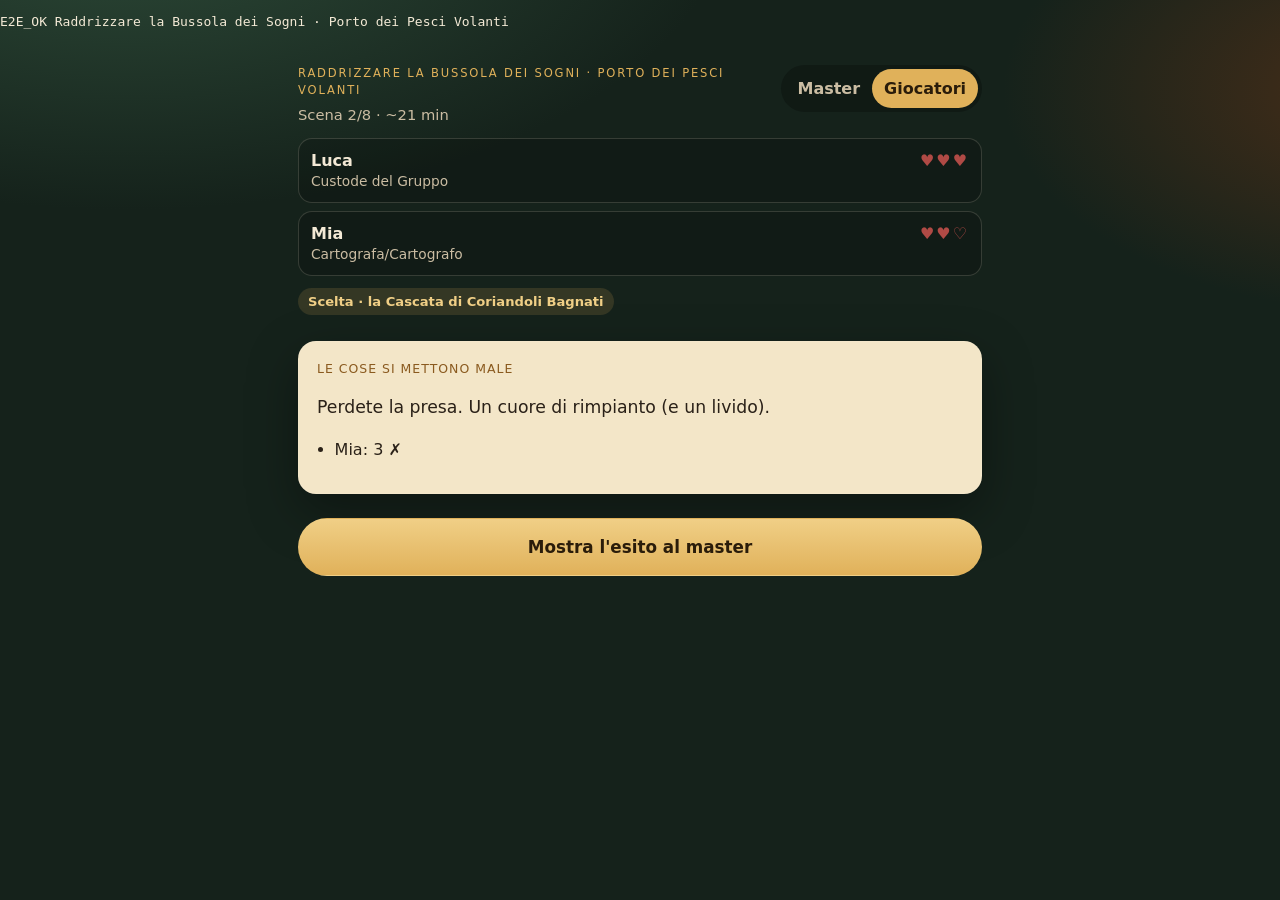
==== tests/e2e.html @ 39abb07e "Import Adventure Family static app from sarlok. Copy the HTML/CSS/JS game into this dedicated repo w" ====
<!DOCTYPE html>
<html lang="it">
<head>
  <meta charset="UTF-8" />
  <title>AF e2e</title>
  <link rel="stylesheet" href="../css/styles.css" />
</head>
<body>
  <pre id="e2e-out">running…</pre>
  <div id="app"></div>
  <script src="../js/content.js"></script>
  <script src="../js/rng.js"></script>
  <script src="../js/storage.js"></script>
  <script src="../js/generator.js"></script>
  <script src="../js/app.js"></script>
  <script>
    (async function () {
      const out = document.getElementById("e2e-out");
      function click(act, id) {
        const sel = id ? `[data-act="${act}"][data-id="${id}"]` : `[data-act="${act}"]`;
        const btn = document.querySelector(sel);
        if (!btn) throw new Error("manca " + sel + " html=" + document.getElementById("app").innerText.slice(0, 180));
        btn.click();
      }
      function sleep(ms) {
        return new Promise((r) => setTimeout(r, ms));
      }
      try {
        AF_STORAGE.setActive(null);
        AF_STORAGE.resetUsed();
        AF_APP.startNew("Nonna", ["Luca", "Mia"]);
        if (!document.querySelector("[data-act='intro-next']")) throw new Error("no intro");
        if (!document.body.innerText.includes("Luca")) throw new Error("manca giocatore");
        click("intro-next");
        click("to-players");
        const choice = document.querySelector("[data-act='pick']");
        if (!choice) throw new Error("no choice");
        choice.click();
      click("to-roll");
      click("do-roll");
      let found = false;
      for (let i = 0; i < 25; i++) {
        await sleep(200);
        if (document.querySelector("[data-act='roll-next']")) {
          found = true;
          break;
        }
      }
      if (!found) {
        const acts = [...document.querySelectorAll("[data-act]")].map((b) => b.getAttribute("data-act")).join(",");
        throw new Error(
          "dado non ha finito acts=" +
            acts +
            " view=" +
            AF_APP.state.view +
            " role=" +
            AF_APP.state.role +
            " phase=" +
            (AF_STORAGE.getActive() && AF_STORAGE.getActive().phase) +
            " rolling=" +
            AF_APP.state.rolling +
            " last=" +
            JSON.stringify(AF_APP.state.lastRoll)
        );
      }
        click("roll-next");
        if (document.querySelector("[data-act='do-roll']")) {
          click("do-roll");
          await sleep(1200);
          click("roll-next");
        }
        if (!document.querySelector("[data-act='to-master']") && !document.body.innerText.includes("Avventura fallita")) {
          throw new Error("niente esito");
        }
        out.textContent = "E2E_OK " + (AF_STORAGE.getActive().title || "");
      } catch (err) {
        out.textContent = "E2E_FAIL " + err.message;
      }
    })();
  </script>
</body>
</html>
---- css/styles.css ----
:root {
  --bg: #15221b;
  --bg-2: #1c2e24;
  --ink: #f4ead6;
  --muted: #cbbda3;
  --gold: #e0b15a;
  --gold-2: #f0cf86;
  --berry: #b04a45;
  --ok: #7dbe74;
  --parchment: #f3e6c8;
  --parchment-ink: #2a2118;
  --line: rgba(244, 234, 214, 0.16);
  --shadow: 0 18px 50px rgba(0, 0, 0, 0.35);
  --radius: 18px;
}

* { box-sizing: border-box; }
html, body { margin: 0; min-height: 100%; }
body {
  font-family: "Nunito", system-ui, sans-serif;
  background:
    radial-gradient(1200px 600px at 10% -10%, #2d4a38 0%, transparent 50%),
    radial-gradient(900px 500px at 110% 10%, #4a2e18 0%, transparent 45%),
    var(--bg);
  color: var(--ink);
  line-height: 1.45;
}

.glow {
  position: fixed;
  inset: auto -80px -80px auto;
  width: 240px;
  height: 240px;
  background: radial-gradient(circle, rgba(224, 177, 90, 0.22), transparent 70%);
  pointer-events: none;
}

#app {
  max-width: 720px;
  margin: 0 auto;
  padding: 20px 18px 48px;
}

h1, h2, h3 {
  font-family: "Fraunces", Georgia, serif;
  font-weight: 700;
  letter-spacing: -0.02em;
  margin: 0 0 0.4em;
}

h1 { font-size: clamp(2rem, 6vw, 3rem); }
.lead { font-size: 1.08rem; color: var(--muted); max-width: 38rem; }
.eyebrow {
  text-transform: uppercase;
  letter-spacing: 0.16em;
  font-size: 0.72rem;
  color: var(--gold);
  margin: 0 0 6px;
}
.fine, .meta { color: var(--muted); font-size: 0.92rem; }
.hero { margin: 28px 0 22px; }

.card {
  background: rgba(255, 255, 255, 0.04);
  border: 1px solid var(--line);
  border-radius: var(--radius);
  padding: 18px 18px 16px;
  margin: 16px 0;
  box-shadow: var(--shadow);
}
.card.warn { border-color: rgba(224, 177, 90, 0.45); }
.card-kicker {
  margin: 0 0 8px;
  font-size: 0.78rem;
  letter-spacing: 0.08em;
  text-transform: uppercase;
  color: var(--gold);
}
.parchment {
  background: var(--parchment);
  color: var(--parchment-ink);
}
.parchment .card-kicker { color: #8a5a1f; }
.parchment .story { font-size: 1.08rem; }
.story { white-space: pre-wrap; }

.row { display: flex; flex-wrap: wrap; gap: 10px; margin-top: 12px; }
.btn {
  appearance: none;
  border: 1px solid var(--line);
  background: rgba(255,255,255,0.06);
  color: var(--ink);
  font: inherit;
  font-weight: 800;
  border-radius: 999px;
  padding: 12px 18px;
  cursor: pointer;
}
.btn:disabled { opacity: 0.4; cursor: not-allowed; }
.btn.primary {
  background: linear-gradient(180deg, var(--gold-2), var(--gold));
  color: #2a1c0a;
  border-color: transparent;
}
.btn.ghost { background: transparent; }
.btn.text { background: none; border: 0; padding: 8px 0; color: var(--gold-2); }
.btn.xl { width: 100%; padding: 16px 18px; font-size: 1.05rem; margin-top: 8px; }
.btn.icon { width: 48px; height: 48px; padding: 0; font-size: 1.4rem; border-radius: 16px; }

.stepper { margin: 18px 0; }
.step-row { display: flex; align-items: center; gap: 16px; margin-top: 8px; }
.step-row strong { font-size: 1.6rem; }

label { display: block; margin: 12px 0; font-weight: 700; }
input[type="text"] {
  display: block;
  width: 100%;
  margin-top: 6px;
  padding: 12px 14px;
  border-radius: 12px;
  border: 1px solid var(--line);
  background: rgba(0,0,0,0.2);
  color: var(--ink);
  font: inherit;
}
.parchment input { background: #fff; color: var(--parchment-ink); }

.play-top {
  display: flex;
  justify-content: space-between;
  gap: 12px;
  align-items: flex-start;
  margin-bottom: 12px;
}
.scene-count { margin: 0; color: var(--muted); font-size: 0.92rem; }
.role-toggle {
  display: flex;
  background: rgba(0,0,0,0.25);
  border-radius: 999px;
  padding: 4px;
}
.role-toggle button {
  border: 0;
  background: transparent;
  color: var(--muted);
  font: inherit;
  font-weight: 800;
  padding: 8px 12px;
  border-radius: 999px;
  cursor: pointer;
}
.role-toggle button.on {
  background: var(--gold);
  color: #2a1c0a;
}

.party {
  list-style: none;
  padding: 0;
  margin: 0 0 12px;
  display: grid;
  gap: 8px;
}
.party li {
  display: grid;
  grid-template-columns: 1fr auto;
  grid-template-rows: auto auto;
  gap: 0 10px;
  padding: 10px 12px;
  border: 1px solid var(--line);
  border-radius: 14px;
  background: rgba(0,0,0,0.18);
}
.party .pn { font-weight: 800; }
.party .hp { color: var(--berry); letter-spacing: 2px; }
.party .role { grid-column: 1 / -1; color: var(--muted); font-size: 0.86rem; }
.party li.out { opacity: 0.55; filter: grayscale(0.6); }
.kind-chip {
  display: inline-block;
  margin: 0 0 10px;
  padding: 4px 10px;
  border-radius: 999px;
  background: rgba(224, 177, 90, 0.15);
  color: var(--gold-2);
  font-size: 0.82rem;
  font-weight: 800;
}

.secret { margin-top: 12px; }
.secret summary { cursor: pointer; font-weight: 800; }
.who { margin-top: 12px; }

.choices { display: grid; gap: 10px; }
.choice {
  text-align: left;
  border: 1px solid var(--line);
  background: rgba(255,255,255,0.06);
  color: inherit;
  font: inherit;
  border-radius: 16px;
  padding: 14px 16px;
  cursor: pointer;
}
.choice span { display: block; font-weight: 800; }
.choice em { display: block; margin-top: 4px; color: var(--muted); font-style: normal; font-size: 0.88rem; }
.choice.picked { border-color: var(--gold); box-shadow: 0 0 0 2px rgba(224, 177, 90, 0.35); }

.center { text-align: center; }
.die {
  width: 92px;
  height: 92px;
  margin: 18px auto;
  border-radius: 18px;
  background: #f7f1e3;
  color: #2a2118;
  display: grid;
  place-items: center;
  font-size: 2.4rem;
  font-weight: 800;
  box-shadow: 0 10px 0 #cbbda3, var(--shadow);
}
.die.spin { animation: spin 0.9s linear; }
.die.ok { background: #d9f0d4; }
.die.bad { background: #f3d0cc; }
.ok-text { color: #135c22; font-weight: 800; }
.bad-text { color: var(--berry); font-weight: 800; }
.mini-log { padding-left: 1.1rem; }

.archive ul { padding-left: 1.1rem; color: var(--muted); }
.archive li { margin: 6px 0; }
.archive span { color: var(--gold-2); }

.toast {
  position: fixed;
  left: 50%;
  bottom: 18px;
  transform: translateX(-50%);
  background: #2a2118;
  color: var(--parchment);
  padding: 12px 16px;
  border-radius: 14px;
  max-width: min(92vw, 520px);
  box-shadow: var(--shadow);
  z-index: 5;
}

@keyframes spin {
  from { transform: rotateX(0) rotateY(0); }
  to { transform: rotateX(360deg) rotateY(180deg); }
}

@media (max-width: 520px) {
  #app { padding-top: 12px; }
  .play-top { flex-direction: column; }
}
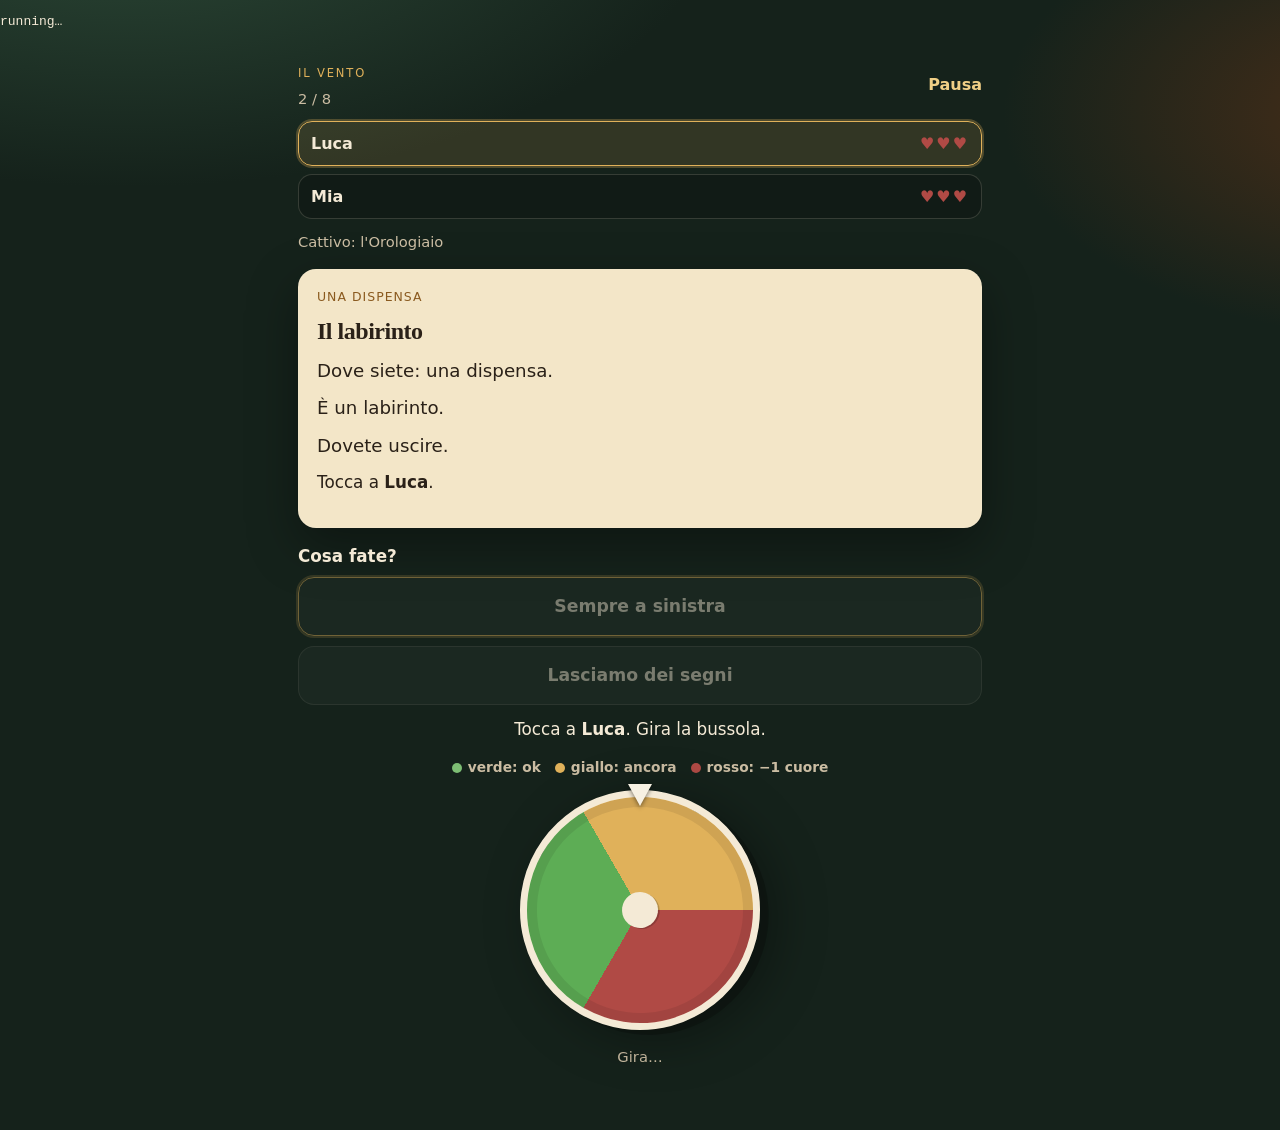
==== commit 75c6ea62: "Sostituisci dado e master con una bussola e una storia lineare. Un solo schermo: si legge, si scegli" ====
--- a/tests/e2e.html
+++ b/tests/e2e.html
@@ -19,60 +19,59 @@
       function click(act, id) {
         const sel = id ? `[data-act="${act}"][data-id="${id}"]` : `[data-act="${act}"]`;
         const btn = document.querySelector(sel);
-        if (!btn) throw new Error("manca " + sel + " html=" + document.getElementById("app").innerText.slice(0, 180));
+        if (!btn) throw new Error("manca " + sel + " html=" + document.getElementById("app").innerText.slice(0, 220));
         btn.click();
       }
       function sleep(ms) {
         return new Promise((r) => setTimeout(r, ms));
       }
+      function acts() {
+        return [...document.querySelectorAll("[data-act]")].map((b) => b.getAttribute("data-act")).join(",");
+      }
       try {
         AF_STORAGE.setActive(null);
         AF_STORAGE.resetUsed();
-        AF_APP.startNew("Nonna", ["Luca", "Mia"]);
+        AF_APP.startNew("", ["Luca", "Mia"]);
         if (!document.querySelector("[data-act='intro-next']")) throw new Error("no intro");
         if (!document.body.innerText.includes("Luca")) throw new Error("manca giocatore");
+        if (document.body.innerText.toLowerCase().includes("vista master")) throw new Error("master view still there");
         click("intro-next");
-        click("to-players");
         const choice = document.querySelector("[data-act='pick']");
-        if (!choice) throw new Error("no choice");
+        if (!choice) throw new Error("no choice acts=" + acts());
         choice.click();
-      click("to-roll");
-      click("do-roll");
-      let found = false;
-      for (let i = 0; i < 25; i++) {
-        await sleep(200);
-        if (document.querySelector("[data-act='roll-next']")) {
-          found = true;
-          break;
+        if (!document.querySelector("[data-act='do-spin']")) throw new Error("no compass acts=" + acts());
+        AF_APP.state.forceColor = "green";
+        click("do-spin");
+        let found = false;
+        for (let i = 0; i < 30; i++) {
+          await sleep(200);
+          if (document.querySelector("[data-act='scene-next']")) {
+            found = true;
+            break;
+          }
         }
-      }
-      if (!found) {
-        const acts = [...document.querySelectorAll("[data-act]")].map((b) => b.getAttribute("data-act")).join(",");
-        throw new Error(
-          "dado non ha finito acts=" +
-            acts +
-            " view=" +
-            AF_APP.state.view +
-            " role=" +
-            AF_APP.state.role +
-            " phase=" +
-            (AF_STORAGE.getActive() && AF_STORAGE.getActive().phase) +
-            " rolling=" +
-            AF_APP.state.rolling +
-            " last=" +
-            JSON.stringify(AF_APP.state.lastRoll)
-        );
-      }
-        click("roll-next");
-        if (document.querySelector("[data-act='do-roll']")) {
-          click("do-roll");
-          await sleep(1200);
-          click("roll-next");
+        if (!found) {
+          throw new Error(
+            "bussola non ha finito acts=" +
+              acts() +
+              " view=" +
+              AF_APP.state.view +
+              " phase=" +
+              (AF_STORAGE.getActive() && AF_STORAGE.getActive().phase) +
+              " spinning=" +
+              AF_APP.state.spinning +
+              " last=" +
+              JSON.stringify(AF_APP.state.lastSpin)
+          );
         }
-        if (!document.querySelector("[data-act='to-master']") && !document.body.innerText.includes("Avventura fallita")) {
-          throw new Error("niente esito");
+        if (!document.body.innerText.includes("Verde")) throw new Error("manca esito verde");
+        click("scene-next");
+        const g = AF_STORAGE.getActive();
+        if (!g || g.sceneIndex < 1) throw new Error("non è andata alla scena dopo");
+        if (!document.querySelector("[data-act='pick']") && !document.body.innerText.includes("Avventura")) {
+          throw new Error("niente scena dopo acts=" + acts());
         }
-        out.textContent = "E2E_OK " + (AF_STORAGE.getActive().title || "");
+        out.textContent = "E2E_OK " + (g.title || "");
       } catch (err) {
         out.textContent = "E2E_FAIL " + err.message;
       }
--- a/css/styles.css
+++ b/css/styles.css
@@ -188,43 +188,119 @@
 
 .secret { margin-top: 12px; }
 .secret summary { cursor: pointer; font-weight: 800; }
-.who { margin-top: 12px; }
+.who { margin-top: 12px; font-size: 1.05rem; }
+.parchment .line {
+  margin: 0 0 0.65em;
+  font-size: 1.14rem;
+  line-height: 1.4;
+}
+.parchment .line:last-child { margin-bottom: 0; }
+.prompt {
+  margin: 14px 0 8px;
+  font-weight: 800;
+  font-size: 1.05rem;
+}
 
 .choices { display: grid; gap: 10px; }
 .choice {
-  text-align: left;
+  text-align: center;
   border: 1px solid var(--line);
   background: rgba(255,255,255,0.06);
   color: inherit;
   font: inherit;
   border-radius: 16px;
-  padding: 14px 16px;
+  padding: 16px 16px;
   cursor: pointer;
 }
-.choice span { display: block; font-weight: 800; }
-.choice em { display: block; margin-top: 4px; color: var(--muted); font-style: normal; font-size: 0.88rem; }
+.choice span { display: block; font-weight: 800; font-size: 1.08rem; }
+.choice:disabled { opacity: 0.45; cursor: not-allowed; }
+.mission {
+  margin: 0 0 12px;
+  color: var(--muted);
+  font-size: 0.92rem;
+}
 .choice.picked { border-color: var(--gold); box-shadow: 0 0 0 2px rgba(224, 177, 90, 0.35); }
+.party li.turn {
+  border-color: var(--gold);
+  background: rgba(224, 177, 90, 0.14);
+  box-shadow: 0 0 0 2px rgba(224, 177, 90, 0.28);
+}
 
 .center { text-align: center; }
-.die {
-  width: 92px;
-  height: 92px;
-  margin: 18px auto;
-  border-radius: 18px;
-  background: #f7f1e3;
-  color: #2a2118;
-  display: grid;
-  place-items: center;
-  font-size: 2.4rem;
-  font-weight: 800;
-  box-shadow: 0 10px 0 #cbbda3, var(--shadow);
-}
-.die.spin { animation: spin 0.9s linear; }
-.die.ok { background: #d9f0d4; }
-.die.bad { background: #f3d0cc; }
+.compass-block { text-align: center; margin-top: 8px; }
+.legend {
+  display: flex;
+  flex-wrap: wrap;
+  gap: 8px 14px;
+  justify-content: center;
+  margin: 6px 0 12px;
+  font-size: 0.86rem;
+  font-weight: 800;
+  color: var(--muted);
+}
+.legend .lg { display: inline-flex; align-items: center; gap: 6px; }
+.legend .dot {
+  display: inline-block;
+  width: 10px;
+  height: 10px;
+  border-radius: 50%;
+}
+.dot.green { background: var(--ok); }
+.dot.yellow { background: var(--gold); }
+.dot.red { background: var(--berry); }
+.compass-wrap {
+  position: relative;
+  width: min(240px, 72vw);
+  height: min(240px, 72vw);
+  margin: 8px auto 16px;
+  cursor: pointer;
+}
+.compass-wrap[data-act] { outline: none; }
+.needle {
+  position: absolute;
+  top: -6px;
+  left: 50%;
+  z-index: 2;
+  width: 0;
+  height: 0;
+  border-left: 12px solid transparent;
+  border-right: 12px solid transparent;
+  border-top: 22px solid #f7f1e3;
+  transform: translateX(-50%);
+  filter: drop-shadow(0 2px 2px rgba(0,0,0,0.45));
+  pointer-events: none;
+}
+.compass {
+  width: 100%;
+  height: 100%;
+  border-radius: 50%;
+  border: 7px solid #f4ead6;
+  background: conic-gradient(
+    from -90deg,
+    #5dad55 0deg 120deg,
+    #e0b15a 120deg 240deg,
+    #b04a45 240deg 360deg
+  );
+  box-shadow: inset 0 0 0 10px rgba(0,0,0,0.08), 0 10px 0 rgba(0,0,0,0.22), var(--shadow);
+  transition: transform 2.4s cubic-bezier(0.12, 0.72, 0.08, 1);
+}
+.compass::after {
+  content: "";
+  position: absolute;
+  inset: 42%;
+  border-radius: 50%;
+  background: #f4ead6;
+  box-shadow: 0 2px 0 rgba(0,0,0,0.2);
+}
+.compass-wrap .compass { position: relative; }
+.spin-yellow {
+  color: var(--gold-2);
+  font-weight: 800;
+  font-size: 1.15rem;
+  margin: 0 0 8px;
+}
 .ok-text { color: #135c22; font-weight: 800; }
 .bad-text { color: var(--berry); font-weight: 800; }
-.mini-log { padding-left: 1.1rem; }
 
 .archive ul { padding-left: 1.1rem; color: var(--muted); }
 .archive li { margin: 6px 0; }
@@ -244,11 +320,6 @@
   z-index: 5;
 }
 
-@keyframes spin {
-  from { transform: rotateX(0) rotateY(0); }
-  to { transform: rotateX(360deg) rotateY(180deg); }
-}
-
 @media (max-width: 520px) {
   #app { padding-top: 12px; }
   .play-top { flex-direction: column; }
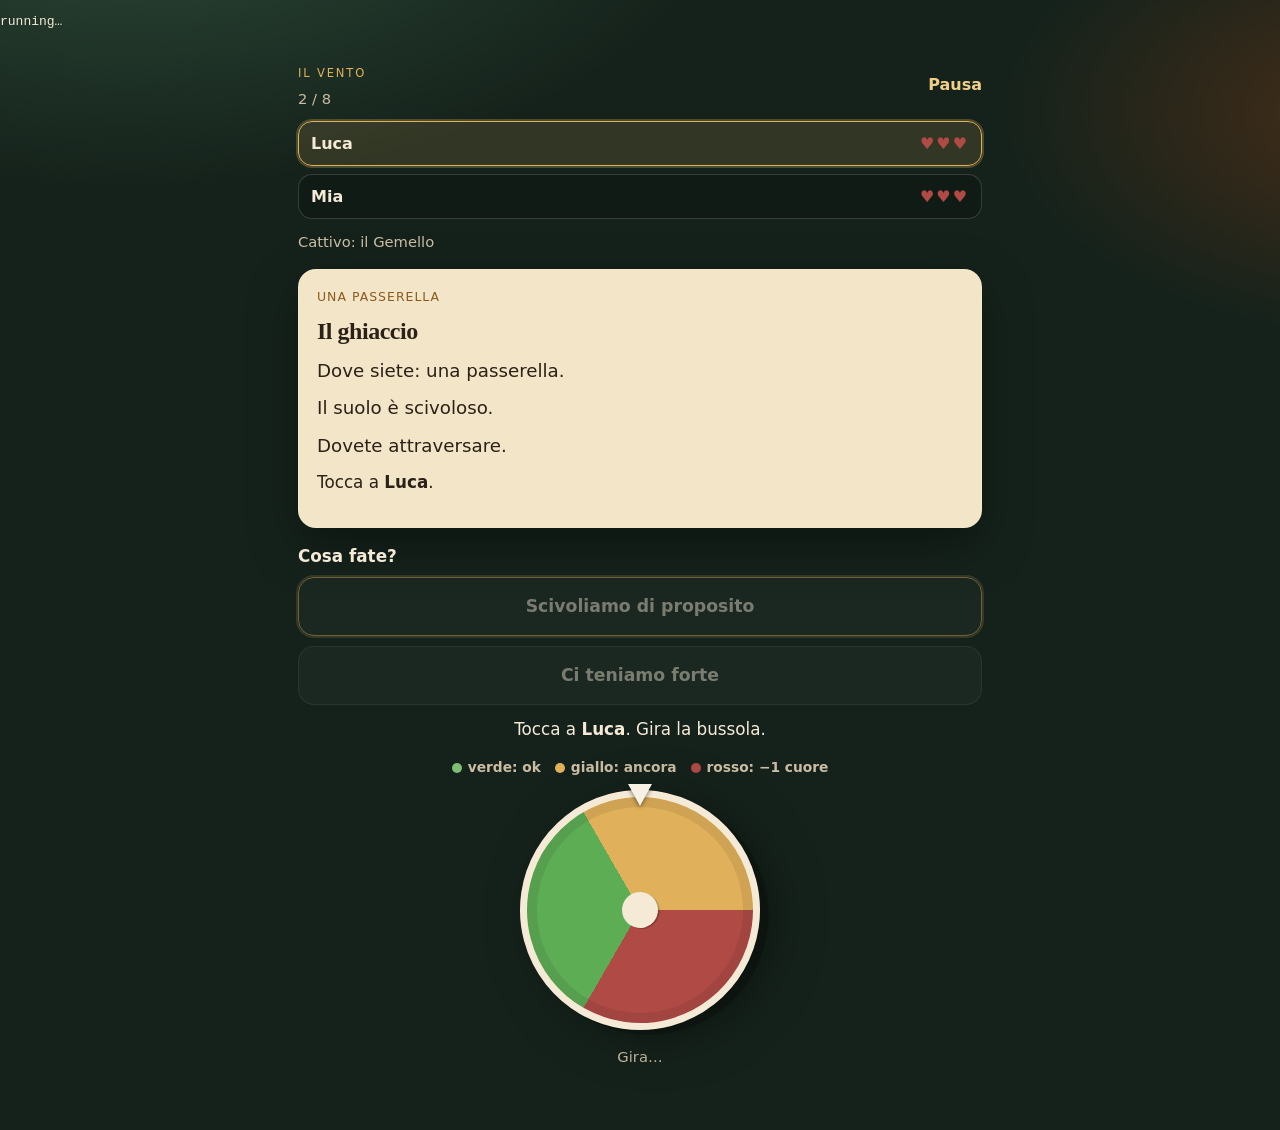
==== commit a3ec5b7e: "Metti il nome di chi gioca al posto di «chi gira». Il testo della bussola si riempie al momento del " ====
--- a/tests/e2e.html
+++ b/tests/e2e.html
@@ -40,6 +40,9 @@
         if (!choice) throw new Error("no choice acts=" + acts());
         choice.click();
         if (!document.querySelector("[data-act='do-spin']")) throw new Error("no compass acts=" + acts());
+        AF_RNG.spinCompass = function () {
+          return { color: "green", needle: 60, rotation: 6 * 360 + 300 };
+        };
         AF_APP.state.forceColor = "green";
         click("do-spin");
         let found = false;
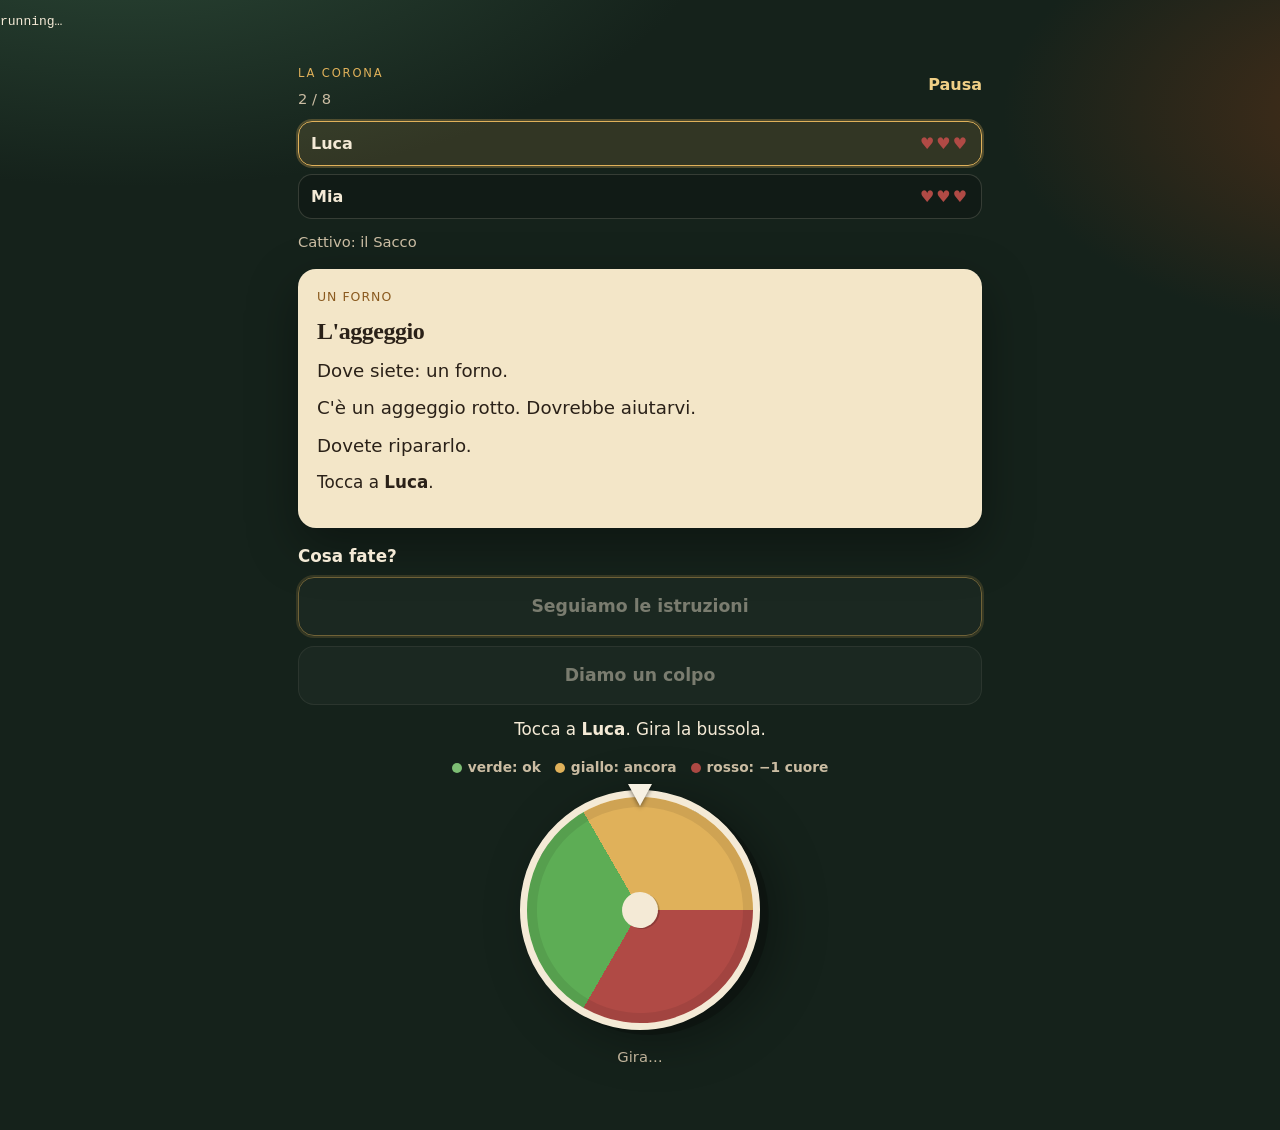
==== commit a80a7113: "Mostra il nome del bambino anche sulle storie vecchie e sistema il test della bussola. L’esito Verde" ====
--- a/tests/e2e.html
+++ b/tests/e2e.html
@@ -3,16 +3,16 @@
 <head>
   <meta charset="UTF-8" />
   <title>AF e2e</title>
-  <link rel="stylesheet" href="../css/styles.css" />
+  <link rel="stylesheet" href="../css/styles.css?v=bussola3" />
 </head>
 <body>
   <pre id="e2e-out">running…</pre>
   <div id="app"></div>
-  <script src="../js/content.js"></script>
-  <script src="../js/rng.js"></script>
-  <script src="../js/storage.js"></script>
-  <script src="../js/generator.js"></script>
-  <script src="../js/app.js"></script>
+  <script src="../js/content.js?v=bussola3"></script>
+  <script src="../js/rng.js?v=bussola3"></script>
+  <script src="../js/storage.js?v=bussola3"></script>
+  <script src="../js/generator.js?v=bussola3"></script>
+  <script src="../js/app.js?v=bussola3"></script>
   <script>
     (async function () {
       const out = document.getElementById("e2e-out");
@@ -67,7 +67,7 @@
               JSON.stringify(AF_APP.state.lastSpin)
           );
         }
-        if (!document.body.innerText.includes("Verde")) throw new Error("manca esito verde");
+        if (!/verde/i.test(document.body.innerText)) throw new Error("manca esito verde");
         click("scene-next");
         const g = AF_STORAGE.getActive();
         if (!g || g.sceneIndex < 1) throw new Error("non è andata alla scena dopo");
--- a/css/styles.css
+++ b/css/styles.css
@@ -195,6 +195,15 @@
   line-height: 1.4;
 }
 .parchment .line:last-child { margin-bottom: 0; }
+.parchment .kicker-line {
+  margin: 0.85em 0 0.15em;
+  font-size: 0.78rem;
+  font-weight: 800;
+  letter-spacing: 0.08em;
+  text-transform: uppercase;
+  color: #8a5a1f;
+}
+.parchment .kicker-line:first-child { margin-top: 0; }
 .prompt {
   margin: 14px 0 8px;
   font-weight: 800;
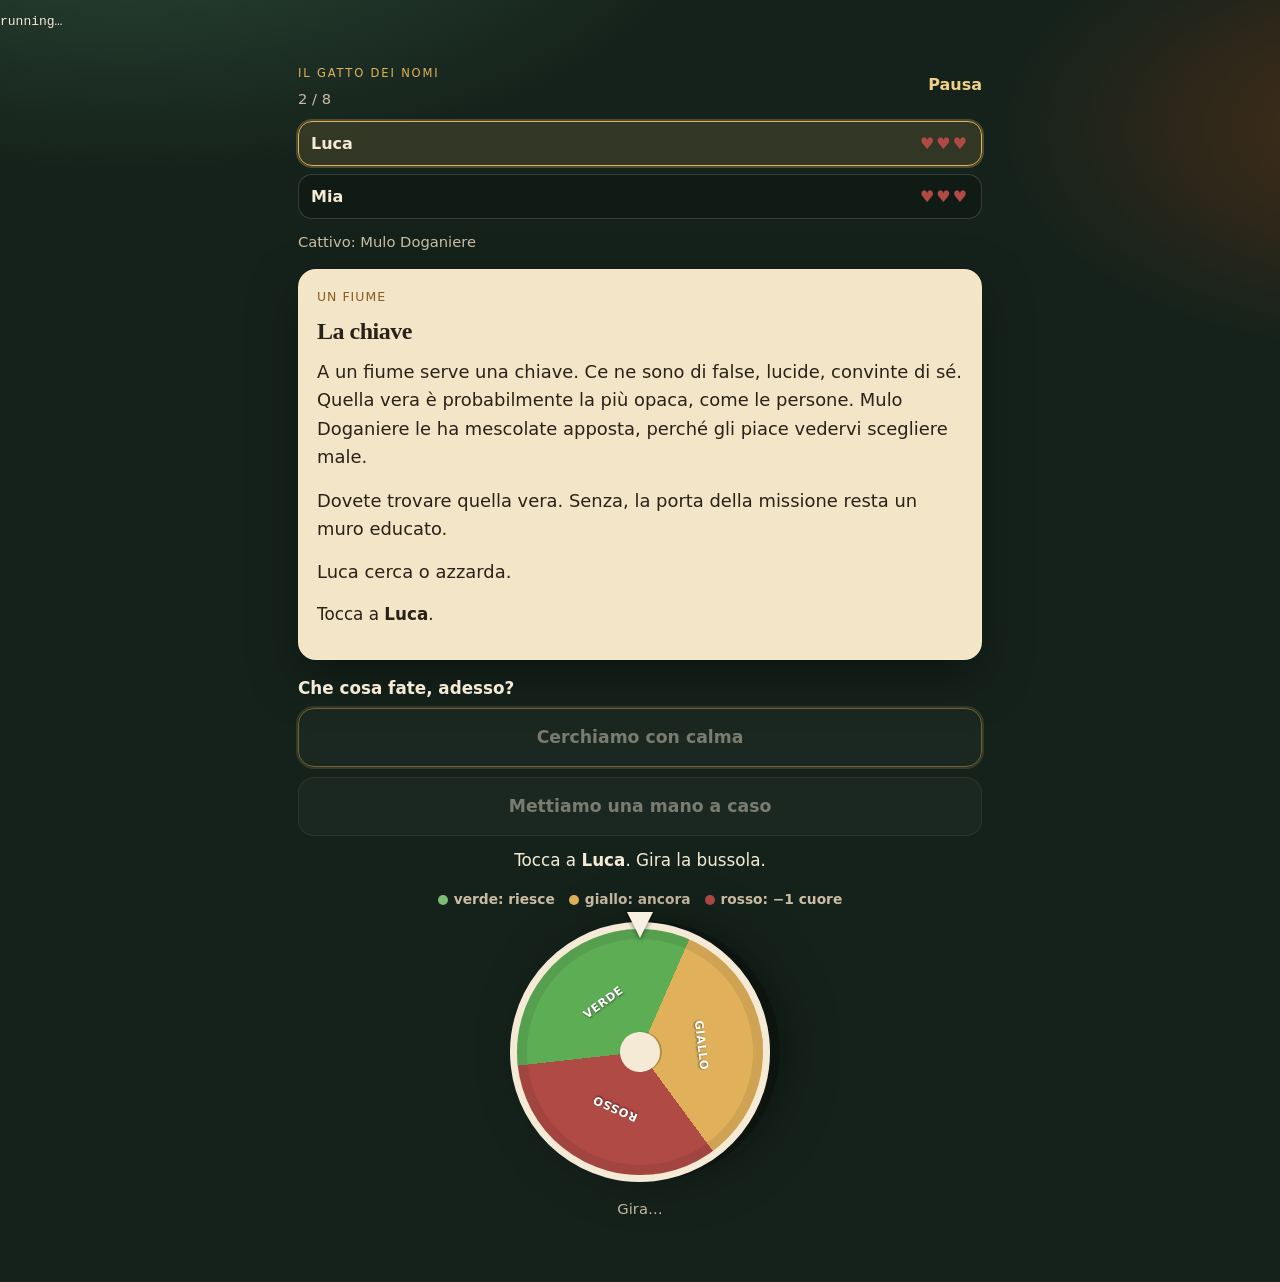
==== commit 0169ed1e: "Fa coincidere la bussola con il colore sotto la lancetta e riscrive i testi da libro. La ruota gira " ====
--- a/tests/e2e.html
+++ b/tests/e2e.html
@@ -3,16 +3,16 @@
 <head>
   <meta charset="UTF-8" />
   <title>AF e2e</title>
-  <link rel="stylesheet" href="../css/styles.css?v=bussola3" />
+  <link rel="stylesheet" href="../css/styles.css?v=libro1" />
 </head>
 <body>
   <pre id="e2e-out">running…</pre>
   <div id="app"></div>
-  <script src="../js/content.js?v=bussola3"></script>
-  <script src="../js/rng.js?v=bussola3"></script>
-  <script src="../js/storage.js?v=bussola3"></script>
-  <script src="../js/generator.js?v=bussola3"></script>
-  <script src="../js/app.js?v=bussola3"></script>
+  <script src="../js/content.js?v=libro1"></script>
+  <script src="../js/rng.js?v=libro1"></script>
+  <script src="../js/storage.js?v=libro1"></script>
+  <script src="../js/generator.js?v=libro1"></script>
+  <script src="../js/app.js?v=libro1"></script>
   <script>
     (async function () {
       const out = document.getElementById("e2e-out");
@@ -40,8 +40,10 @@
         if (!choice) throw new Error("no choice acts=" + acts());
         choice.click();
         if (!document.querySelector("[data-act='do-spin']")) throw new Error("no compass acts=" + acts());
-        AF_RNG.spinCompass = function () {
-          return { color: "green", needle: 60, rotation: 6 * 360 + 300 };
+        AF_RNG.spinCompass = function (rand, current) {
+          return AF_RNG.spinCompassToColor("green", current || 0, function () {
+            return 0.5;
+          });
         };
         AF_APP.state.forceColor = "green";
         click("do-spin");
--- a/css/styles.css
+++ b/css/styles.css
@@ -190,9 +190,9 @@
 .secret summary { cursor: pointer; font-weight: 800; }
 .who { margin-top: 12px; font-size: 1.05rem; }
 .parchment .line {
-  margin: 0 0 0.65em;
-  font-size: 1.14rem;
-  line-height: 1.4;
+  margin: 0 0 0.85em;
+  font-size: 1.12rem;
+  line-height: 1.58;
 }
 .parchment .line:last-child { margin-bottom: 0; }
 .parchment .kicker-line {
@@ -259,22 +259,22 @@
 .dot.red { background: var(--berry); }
 .compass-wrap {
   position: relative;
-  width: min(240px, 72vw);
-  height: min(240px, 72vw);
+  width: min(260px, 74vw);
+  height: min(260px, 74vw);
   margin: 8px auto 16px;
   cursor: pointer;
 }
 .compass-wrap[data-act] { outline: none; }
 .needle {
   position: absolute;
-  top: -6px;
+  top: -10px;
   left: 50%;
-  z-index: 2;
+  z-index: 3;
   width: 0;
   height: 0;
-  border-left: 12px solid transparent;
-  border-right: 12px solid transparent;
-  border-top: 22px solid #f7f1e3;
+  border-left: 13px solid transparent;
+  border-right: 13px solid transparent;
+  border-top: 26px solid #f7f1e3;
   transform: translateX(-50%);
   filter: drop-shadow(0 2px 2px rgba(0,0,0,0.45));
   pointer-events: none;
@@ -284,14 +284,15 @@
   height: 100%;
   border-radius: 50%;
   border: 7px solid #f4ead6;
+  overflow: hidden;
   background: conic-gradient(
-    from -90deg,
+    from 0deg,
     #5dad55 0deg 120deg,
     #e0b15a 120deg 240deg,
     #b04a45 240deg 360deg
   );
   box-shadow: inset 0 0 0 10px rgba(0,0,0,0.08), 0 10px 0 rgba(0,0,0,0.22), var(--shadow);
-  transition: transform 2.4s cubic-bezier(0.12, 0.72, 0.08, 1);
+  /* transition is set in JS during a spin so the first paint isn't skipped */
 }
 .compass::after {
   content: "";
@@ -300,8 +301,34 @@
   border-radius: 50%;
   background: #f4ead6;
   box-shadow: 0 2px 0 rgba(0,0,0,0.2);
+  z-index: 1;
 }
 .compass-wrap .compass { position: relative; }
+.lab {
+  position: absolute;
+  left: 50%;
+  top: 50%;
+  width: 0;
+  height: 0;
+  pointer-events: none;
+  z-index: 2;
+}
+.lab span {
+  position: absolute;
+  left: -2.3em;
+  top: -6.1em;
+  width: 4.6em;
+  text-align: center;
+  font-size: 0.72rem;
+  font-weight: 800;
+  letter-spacing: 0.05em;
+  text-transform: uppercase;
+  color: #fff;
+  text-shadow: 0 1px 2px rgba(0,0,0,0.55);
+}
+.lab-g { transform: rotate(60deg); }
+.lab-y { transform: rotate(180deg); }
+.lab-r { transform: rotate(300deg); }
 .spin-yellow {
   color: var(--gold-2);
   font-weight: 800;
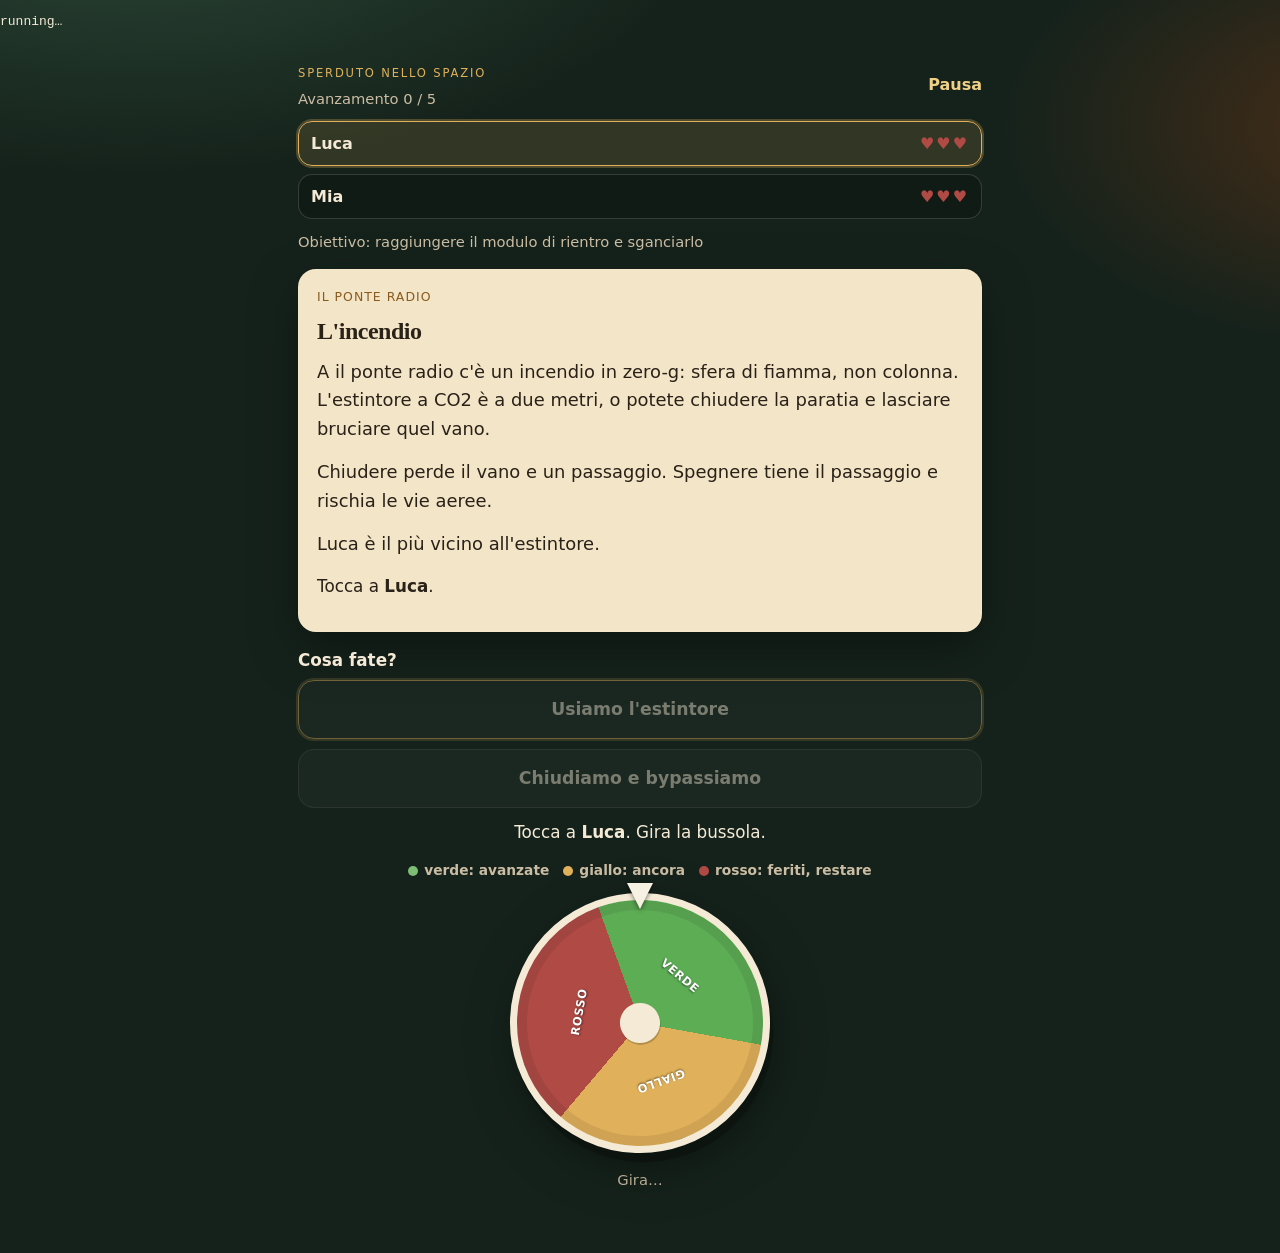
==== commit 562f6679: "Trasforma il gioco in spedizioni tipo Gira e sopravvivi. Niente tetto di otto scene: si va avanti fi" ====
--- a/tests/e2e.html
+++ b/tests/e2e.html
@@ -3,16 +3,16 @@
 <head>
   <meta charset="UTF-8" />
   <title>AF e2e</title>
-  <link rel="stylesheet" href="../css/styles.css?v=libro1" />
+  <link rel="stylesheet" href="../css/styles.css?v=sopravvivenza1" />
 </head>
 <body>
   <pre id="e2e-out">running…</pre>
   <div id="app"></div>
-  <script src="../js/content.js?v=libro1"></script>
-  <script src="../js/rng.js?v=libro1"></script>
-  <script src="../js/storage.js?v=libro1"></script>
-  <script src="../js/generator.js?v=libro1"></script>
-  <script src="../js/app.js?v=libro1"></script>
+  <script src="../js/content.js?v=sopravvivenza1"></script>
+  <script src="../js/rng.js?v=sopravvivenza1"></script>
+  <script src="../js/storage.js?v=sopravvivenza1"></script>
+  <script src="../js/generator.js?v=sopravvivenza1"></script>
+  <script src="../js/app.js?v=sopravvivenza1"></script>
   <script>
     (async function () {
       const out = document.getElementById("e2e-out");
@@ -70,10 +70,12 @@
           );
         }
         if (!/verde/i.test(document.body.innerText)) throw new Error("manca esito verde");
+        if (!/avanzate/i.test(document.body.innerText)) throw new Error("manca differenza verde/avanzate");
         click("scene-next");
         const g = AF_STORAGE.getActive();
         if (!g || g.sceneIndex < 1) throw new Error("non è andata alla scena dopo");
-        if (!document.querySelector("[data-act='pick']") && !document.body.innerText.includes("Avventura")) {
+        if (g.progress !== 1) throw new Error("verde deve avanzare, progress=" + g.progress);
+        if (!document.querySelector("[data-act='pick']")) {
           throw new Error("niente scena dopo acts=" + acts());
         }
         out.textContent = "E2E_OK " + (g.title || "");
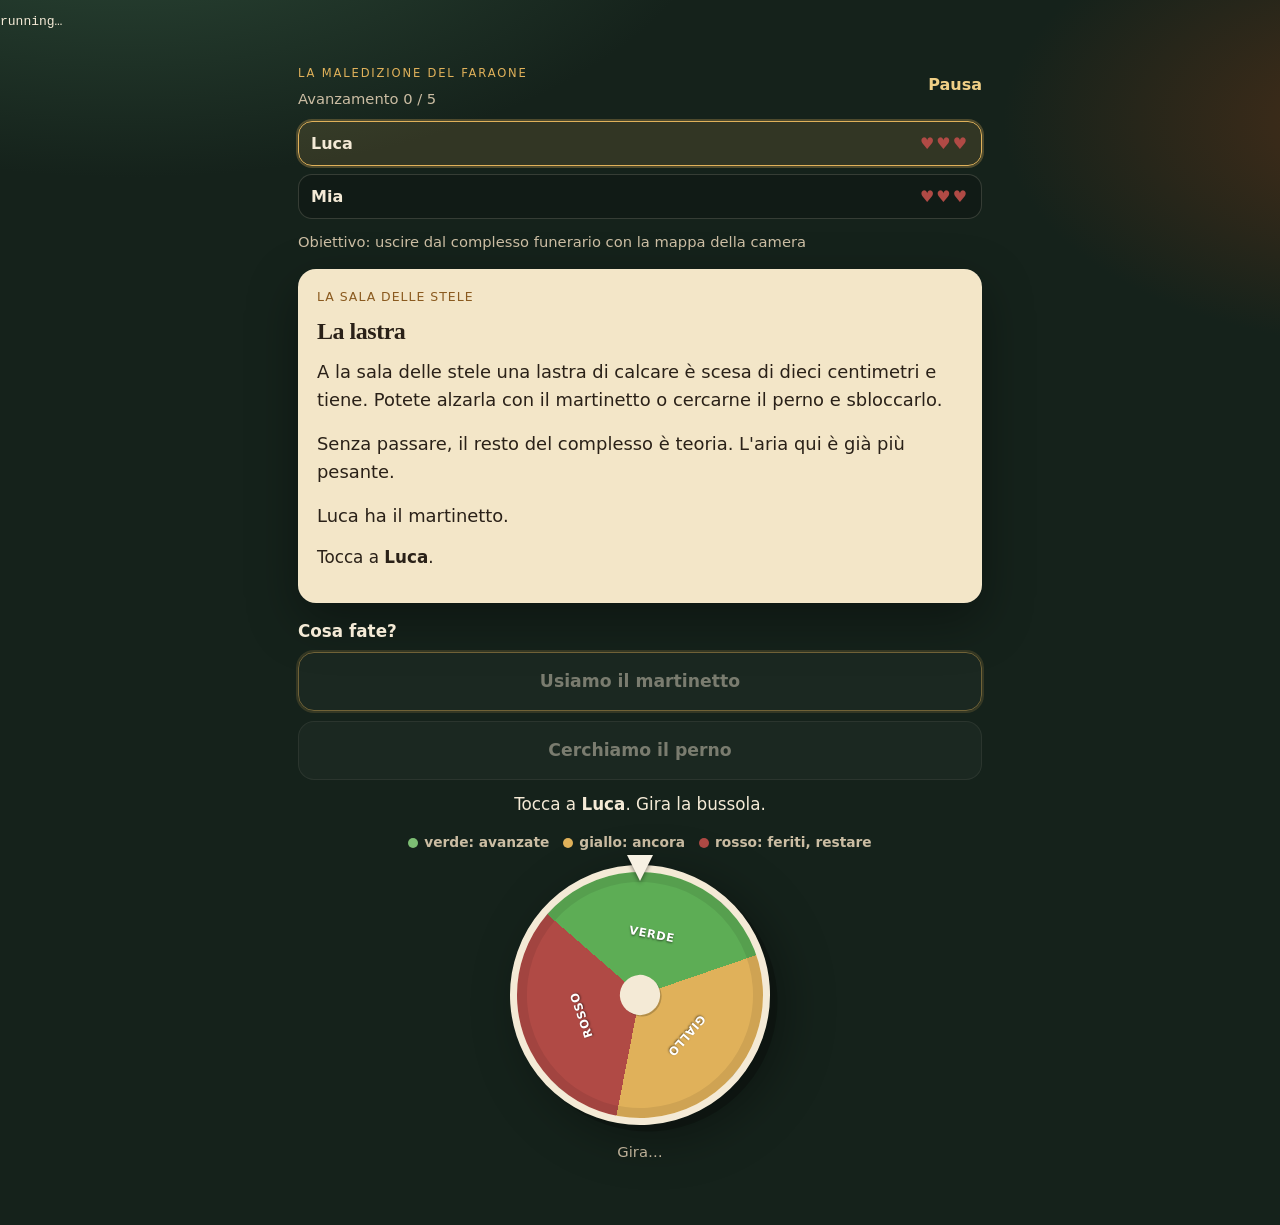
==== commit 229f382b: "Verifica in browser che verde avanzi e rosso no. L'introduzione mostra il titolo della spedizione. I" ====
--- a/tests/e2e.html
+++ b/tests/e2e.html
@@ -35,6 +35,25 @@
         if (!document.querySelector("[data-act='intro-next']")) throw new Error("no intro");
         if (!document.body.innerText.includes("Luca")) throw new Error("manca giocatore");
         if (document.body.innerText.toLowerCase().includes("vista master")) throw new Error("master view still there");
+        if (/si rivede a cena|strega/i.test(document.body.innerText)) throw new Error("testo da fiaba");
+        if (!/avanzamento\s*0\s*\/\s*5/i.test(document.body.innerText)) throw new Error("manca avanzamento 0/5");
+        const titles = [
+          "Giungla mortale",
+          "La maledizione del faraone",
+          "Sperduto nello spazio",
+          "La montagna ghiacciata",
+          "Naufragio",
+          "Il deserto bianco"
+        ];
+        const g0 = AF_STORAGE.getActive();
+        if (!titles.some((t) => document.body.innerText.includes(t) || (g0 && g0.title === t))) {
+          throw new Error(
+            "titolo non è una spedizione title=" +
+              (g0 && g0.title) +
+              " text=" +
+              document.body.innerText.replace(/\s+/g, " ").slice(0, 280)
+          );
+        }
         click("intro-next");
         const choice = document.querySelector("[data-act='pick']");
         if (!choice) throw new Error("no choice acts=" + acts());
@@ -78,7 +97,37 @@
         if (!document.querySelector("[data-act='pick']")) {
           throw new Error("niente scena dopo acts=" + acts());
         }
-        out.textContent = "E2E_OK " + (g.title || "");
+        if (!/avanzamento\s*1\s*\/\s*5/i.test(document.body.innerText)) throw new Error("hud non è 1/5 dopo il verde");
+        const hpAfterGreen = AF_STORAGE.getActive().players.map((p) => p.hp);
+        document.querySelector("[data-act='pick']").click();
+        AF_APP.state.forceColor = "red";
+        click("do-spin");
+        found = false;
+        for (let i = 0; i < 30; i++) {
+          await sleep(200);
+          if (document.querySelector("[data-act='scene-next']")) {
+            found = true;
+            break;
+          }
+        }
+        if (!found) throw new Error("rosso: bussola non ha finito acts=" + acts());
+        if (!/rosso/i.test(document.body.innerText)) throw new Error("manca esito rosso");
+        if (!/non avanzate/i.test(document.body.innerText)) throw new Error("manca differenza rosso/non avanzate");
+        const afterRed = AF_STORAGE.getActive();
+        if (afterRed.progress !== 1) throw new Error("rosso non deve avanzare, progress=" + afterRed.progress);
+        const hpAfterRed = afterRed.players.map((p) => p.hp);
+        if (hpAfterRed.reduce((a, b) => a + b, 0) >= hpAfterGreen.reduce((a, b) => a + b, 0)) {
+          throw new Error("rosso deve togliere una vita");
+        }
+        click("scene-next");
+        const afterNext = AF_STORAGE.getActive();
+        if (afterNext.status !== "ongoing") throw new Error("la storia non deve chiudersi");
+        if (afterNext.progress !== 1) throw new Error("dopo il rosso progress deve restare 1");
+        if (!document.querySelector("[data-act='pick']")) throw new Error("dopo il rosso deve esserci un'altra prova");
+        if (document.body.innerText.includes("1 / 8") || /cattivo:/i.test(document.body.innerText)) {
+          throw new Error("hud vecchio 8 scene / cattivo");
+        }
+        out.textContent = "E2E_OK " + (afterNext.title || "") + " p=" + afterNext.progress;
       } catch (err) {
         out.textContent = "E2E_FAIL " + err.message;
       }
